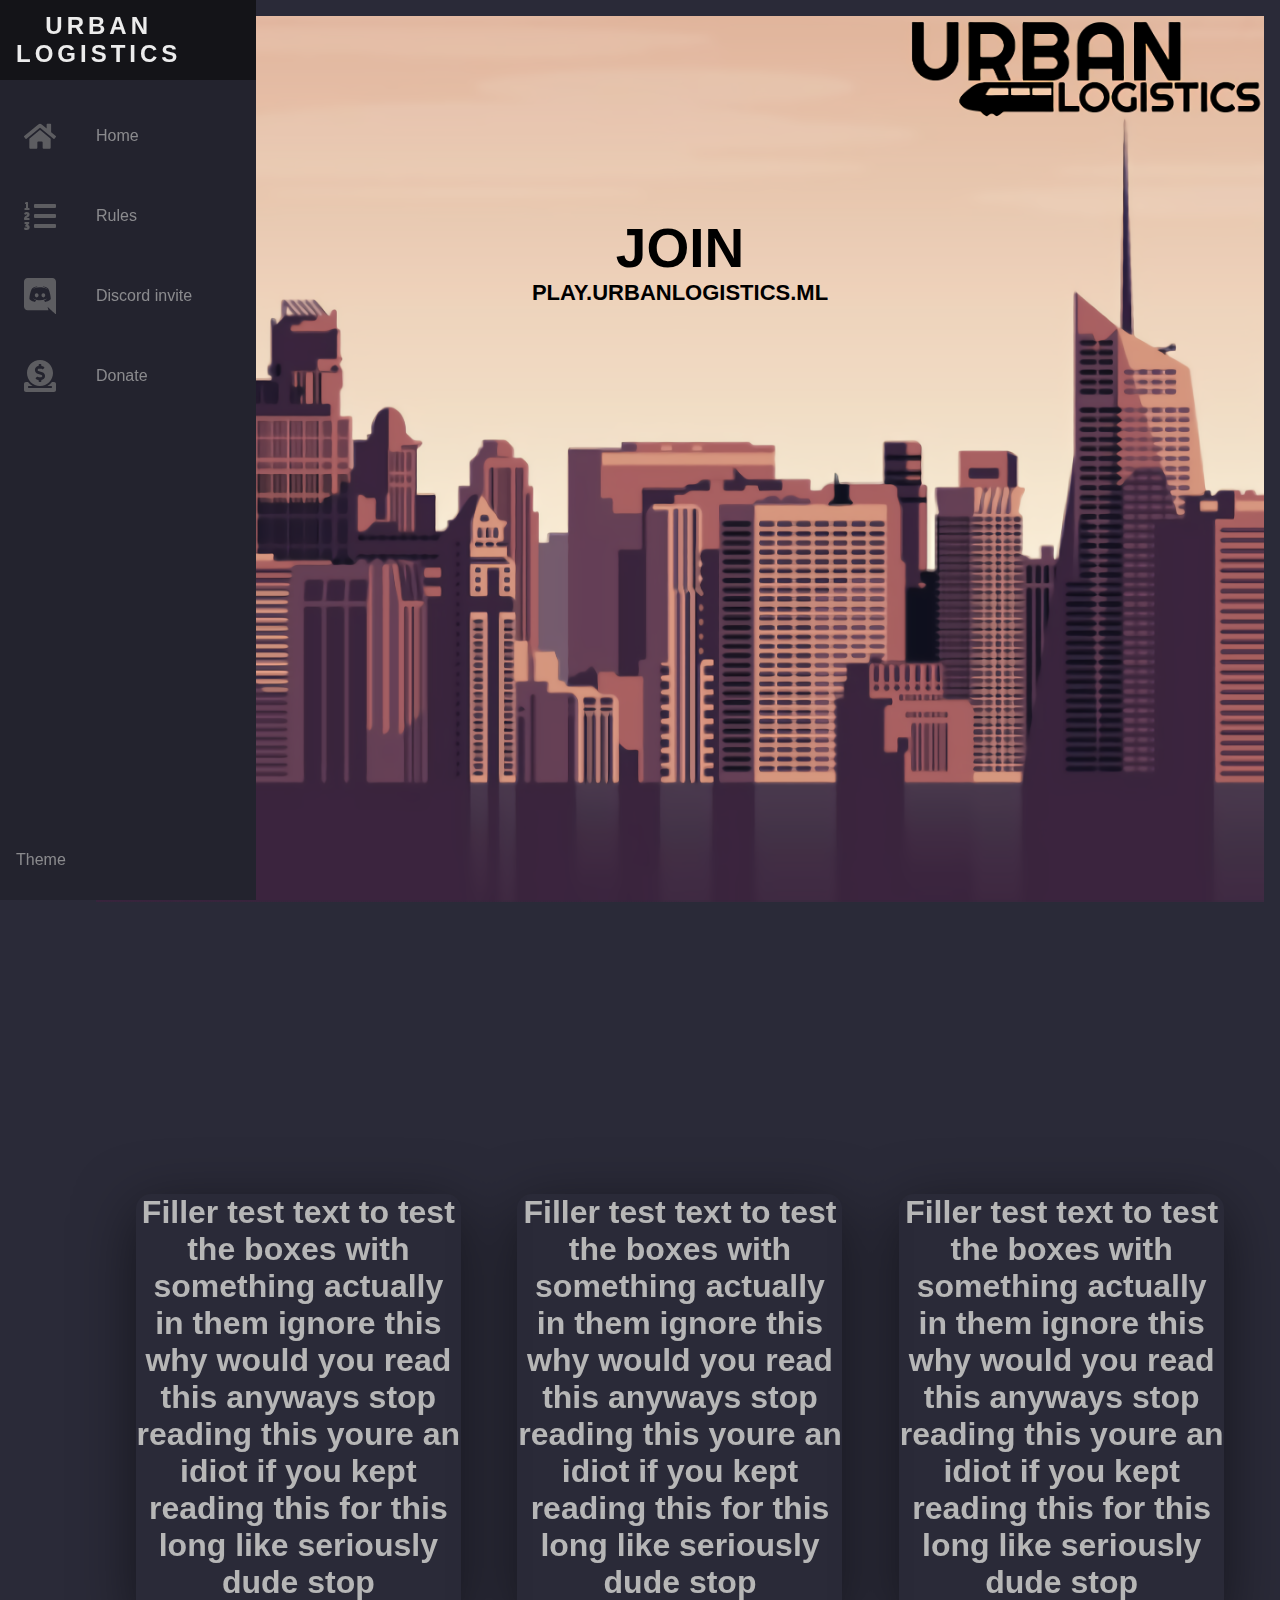
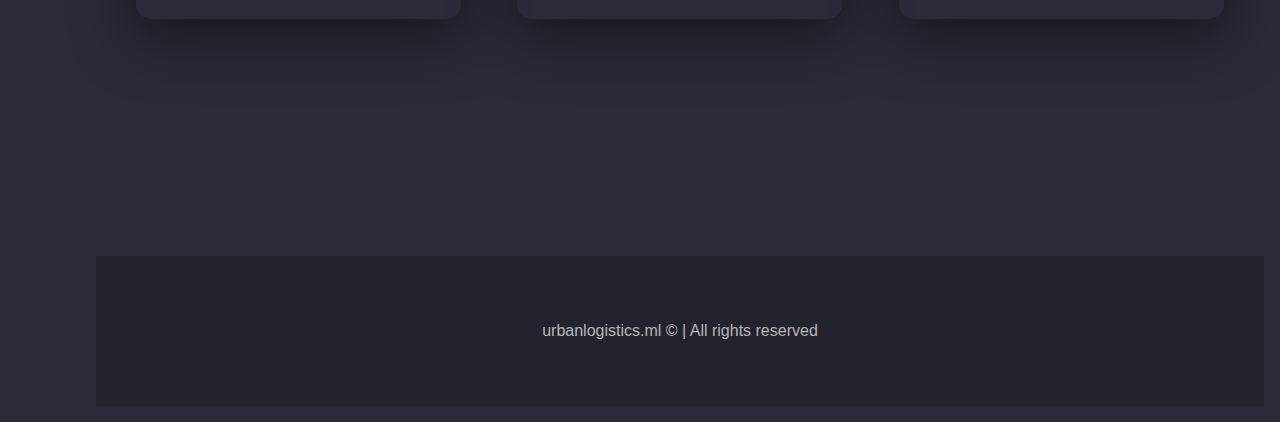
==== join.html @ ddbeaf90 "doctype fix" ====
<!DOCTYPE html>
<html lang="en">
<head>

<!-- HTML Meta Tags -->
<title>Urban Logistics</title>
<meta name="description" content="UrbanLogisitcs join information">

<!-- Facebook Meta Tags -->
<meta property="og:url" content="https://urbanlogistics.ml/join.html">
<meta property="og:title" content="Urban Logistics">
<meta property="og:description" content="UrbanLogisitcs join information">
<meta property="og:image" content="https://i.imgur.com/UPmY7pZ.png">

<!-- Twitter Meta Tags -->
<meta name="twitter:card" content="summary_large_image">
<meta property="twitter:domain" content="urbanlogistics.ml">
<meta property="twitter:url" content="https://urbanlogistics.ml/join.html">
<meta name="twitter:title" content="Urban Logistics">
<meta name="twitter:description" content="UrbanLogisitcs join information">
<meta name="twitter:image" content="https://i.imgur.com/UPmY7pZ.png">



    <meta name="viewport" content="width=device-width, initial-scale=1.0" />
    <script defer src="js/theme.js"></script>
    <link href="https://fonts.googleapis.com/css?family=Open+Sans:300,400,700&display=swap"rel="stylesheet"/>
    <link rel="stylesheet" type="text/css" href="css/main.css">
	<!-- Font -->
	
	<!-- Bootstrap -->
	<link rel="stylesheet" type="text/css" href="css/bootstrap/bootstrap-grid.min.css">
	<!-- Font Awesome -->
	<link rel="stylesheet" href="https://use.fontawesome.com/releases/v5.0.12/css/all.css" integrity="sha384-G0fIWCsCzJIMAVNQPfjH08cyYaUtMwjJwqiRKxxE/rx96Uroj1BtIQ6MLJuheaO9" crossorigin="anonymous">
          <meta http-equiv="Content-Security-Policy" content="upgrade-insecure-requests">
  </head>
  <link rel="shortcut icon" type="image/x-icon" href="img/favicon.ico" />
<!--Navbar HTMl-->
  <body>
    <nav class="navbar">
      <ul class="navbar-nav">
        <li class="logo">
          <a href="./index.html" class="nav-link">
            <span class="link-text logo-text">Urban<br>Logistics</span>
            <svg
              aria-hidden="true"
              focusable="false"
              data-prefix="fad"
              data-icon="angle-double-right"
              role="img"
              xmlns="https://www.w3.org/2000/svg"
              viewBox="0 0 448 512"
              class="svg-inline--fa fa-angle-double-right fa-w-14 fa-5x"
            >
              <g class="fa-group">
                <path
                  fill="currentColor"
                  d="M224 273L88.37 409a23.78 23.78 0 0 1-33.8 0L32 386.36a23.94 23.94 0 0 1 0-33.89l96.13-96.37L32 159.73a23.94 23.94 0 0 1 0-33.89l22.44-22.79a23.78 23.78 0 0 1 33.8 0L223.88 239a23.94 23.94 0 0 1 .1 34z"
                  class="fa-secondary"
                ></path>
                <path
                  fill="currentColor"
                  d="M415.89 273L280.34 409a23.77 23.77 0 0 1-33.79 0L224 386.26a23.94 23.94 0 0 1 0-33.89L320.11 256l-96-96.47a23.94 23.94 0 0 1 0-33.89l22.52-22.59a23.77 23.77 0 0 1 33.79 0L416 239a24 24 0 0 1-.11 34z"
                  class="fa-primary"
                ></path>
              </g>
            </svg>
          </a>
        </li>
  
        <li class="nav-item">
            <a href="./index.html" class="nav-link">
                <svg aria-hidden="true" focusable="false" data-prefix="fas" data-icon="home" class="svg-inline--fa fa-home fa-w-18" role="img" xmlns="http://www.w3.org/2000/svg" viewBox="0 0 576 512"><path fill="currentColor" d="M280.37 148.26L96 300.11V464a16 16 0 0 0 16 16l112.06-.29a16 16 0 0 0 15.92-16V368a16 16 0 0 1 16-16h64a16 16 0 0 1 16 16v95.64a16 16 0 0 0 16 16.05L464 480a16 16 0 0 0 16-16V300L295.67 148.26a12.19 12.19 0 0 0-15.3 0zM571.6 251.47L488 182.56V44.05a12 12 0 0 0-12-12h-56a12 12 0 0 0-12 12v72.61L318.47 43a48 48 0 0 0-61 0L4.34 251.47a12 12 0 0 0-1.6 16.9l25.5 31A12 12 0 0 0 45.15 301l235.22-193.74a12.19 12.19 0 0 1 15.3 0L530.9 301a12 12 0 0 0 16.9-1.6l25.5-31a12 12 0 0 0-1.7-16.93z"  class="fa-primary"></path></svg>
                  <span class="link-text">Home</span>
              </a>
          </li>

        <li class="nav-item">
          <a href="./rules.html" class="nav-link">
            <svg aria-hidden="true" focusable="false" data-prefix="fas" data-icon="list-ol" class="svg-inline--fa fa-list-ol fa-w-16" role="img" xmlns="http://www.w3.org/2000/svg" viewBox="0 0 512 512"><path fill="currentColor" d="M61.77 401l17.5-20.15a19.92 19.92 0 0 0 5.07-14.19v-3.31C84.34 356 80.5 352 73 352H16a8 8 0 0 0-8 8v16a8 8 0 0 0 8 8h22.83a157.41 157.41 0 0 0-11 12.31l-5.61 7c-4 5.07-5.25 10.13-2.8 14.88l1.05 1.93c3 5.76 6.29 7.88 12.25 7.88h4.73c10.33 0 15.94 2.44 15.94 9.09 0 4.72-4.2 8.22-14.36 8.22a41.54 41.54 0 0 1-15.47-3.12c-6.49-3.88-11.74-3.5-15.6 3.12l-5.59 9.31c-3.72 6.13-3.19 11.72 2.63 15.94 7.71 4.69 20.38 9.44 37 9.44 34.16 0 48.5-22.75 48.5-44.12-.03-14.38-9.12-29.76-28.73-34.88zM496 224H176a16 16 0 0 0-16 16v32a16 16 0 0 0 16 16h320a16 16 0 0 0 16-16v-32a16 16 0 0 0-16-16zm0-160H176a16 16 0 0 0-16 16v32a16 16 0 0 0 16 16h320a16 16 0 0 0 16-16V80a16 16 0 0 0-16-16zm0 320H176a16 16 0 0 0-16 16v32a16 16 0 0 0 16 16h320a16 16 0 0 0 16-16v-32a16 16 0 0 0-16-16zM16 160h64a8 8 0 0 0 8-8v-16a8 8 0 0 0-8-8H64V40a8 8 0 0 0-8-8H32a8 8 0 0 0-7.14 4.42l-8 16A8 8 0 0 0 24 64h8v64H16a8 8 0 0 0-8 8v16a8 8 0 0 0 8 8zm-3.91 160H80a8 8 0 0 0 8-8v-16a8 8 0 0 0-8-8H41.32c3.29-10.29 48.34-18.68 48.34-56.44 0-29.06-25-39.56-44.47-39.56-21.36 0-33.8 10-40.46 18.75-4.37 5.59-3 10.84 2.8 15.37l8.58 6.88c5.61 4.56 11 2.47 16.12-2.44a13.44 13.44 0 0 1 9.46-3.84c3.33 0 9.28 1.56 9.28 8.75C51 248.19 0 257.31 0 304.59v4C0 316 5.08 320 12.09 320z" class="fa-primary"></path></svg>
                <span class="link-text">Rules</span>
            </a>
        </li>
   

        <li class="nav-item">
          <a href="https://discord.gg/RFfpYGYDfS" target="_blank" rel="noopener noreferrer" class="nav-link">
            <svg aria-hidden="true" focusable="false" data-prefix="fab" data-icon="discord" class="svg-inline--fa fa-discord fa-w-14" role="img" xmlns="http://www.w3.org/2000/svg" viewBox="0 0 448 512"><path fill="currentColor" d="M297.216 243.2c0 15.616-11.52 28.416-26.112 28.416-14.336 0-26.112-12.8-26.112-28.416s11.52-28.416 26.112-28.416c14.592 0 26.112 12.8 26.112 28.416zm-119.552-28.416c-14.592 0-26.112 12.8-26.112 28.416s11.776 28.416 26.112 28.416c14.592 0 26.112-12.8 26.112-28.416.256-15.616-11.52-28.416-26.112-28.416zM448 52.736V512c-64.494-56.994-43.868-38.128-118.784-107.776l13.568 47.36H52.48C23.552 451.584 0 428.032 0 398.848V52.736C0 23.552 23.552 0 52.48 0h343.04C424.448 0 448 23.552 448 52.736zm-72.96 242.688c0-82.432-36.864-149.248-36.864-149.248-36.864-27.648-71.936-26.88-71.936-26.88l-3.584 4.096c43.52 13.312 63.744 32.512 63.744 32.512-60.811-33.329-132.244-33.335-191.232-7.424-9.472 4.352-15.104 7.424-15.104 7.424s21.248-20.224 67.328-33.536l-2.56-3.072s-35.072-.768-71.936 26.88c0 0-36.864 66.816-36.864 149.248 0 0 21.504 37.12 78.08 38.912 0 0 9.472-11.52 17.152-21.248-32.512-9.728-44.8-30.208-44.8-30.208 3.766 2.636 9.976 6.053 10.496 6.4 43.21 24.198 104.588 32.126 159.744 8.96 8.96-3.328 18.944-8.192 29.44-15.104 0 0-12.8 20.992-46.336 30.464 7.68 9.728 16.896 20.736 16.896 20.736 56.576-1.792 78.336-38.912 78.336-38.912z" class="fa-primary"> ></path></svg>
            <span class="link-text">Discord invite</span>
          </a>
        </li>
  
  
        <li class="nav-item">
          <a href="https://urban-logistics.tebex.io/" target="_blank" rel="noopener noreferrer" class="nav-link">
            <svg aria-hidden="true" focusable="false" data-prefix="fas" data-icon="donate" class="svg-inline--fa fa-donate fa-w-16" role="img" xmlns="http://www.w3.org/2000/svg" viewBox="0 0 512 512"><path fill="currentColor" d="M256 416c114.9 0 208-93.1 208-208S370.9 0 256 0 48 93.1 48 208s93.1 208 208 208zM233.8 97.4V80.6c0-9.2 7.4-16.6 16.6-16.6h11.1c9.2 0 16.6 7.4 16.6 16.6v17c15.5.8 30.5 6.1 43 15.4 5.6 4.1 6.2 12.3 1.2 17.1L306 145.6c-3.8 3.7-9.5 3.8-14 1-5.4-3.4-11.4-5.1-17.8-5.1h-38.9c-9 0-16.3 8.2-16.3 18.3 0 8.2 5 15.5 12.1 17.6l62.3 18.7c25.7 7.7 43.7 32.4 43.7 60.1 0 34-26.4 61.5-59.1 62.4v16.8c0 9.2-7.4 16.6-16.6 16.6h-11.1c-9.2 0-16.6-7.4-16.6-16.6v-17c-15.5-.8-30.5-6.1-43-15.4-5.6-4.1-6.2-12.3-1.2-17.1l16.3-15.5c3.8-3.7 9.5-3.8 14-1 5.4 3.4 11.4 5.1 17.8 5.1h38.9c9 0 16.3-8.2 16.3-18.3 0-8.2-5-15.5-12.1-17.6l-62.3-18.7c-25.7-7.7-43.7-32.4-43.7-60.1.1-34 26.4-61.5 59.1-62.4zM480 352h-32.5c-19.6 26-44.6 47.7-73 64h63.8c5.3 0 9.6 3.6 9.6 8v16c0 4.4-4.3 8-9.6 8H73.6c-5.3 0-9.6-3.6-9.6-8v-16c0-4.4 4.3-8 9.6-8h63.8c-28.4-16.3-53.3-38-73-64H32c-17.7 0-32 14.3-32 32v96c0 17.7 14.3 32 32 32h448c17.7 0 32-14.3 32-32v-96c0-17.7-14.3-32-32-32z" class="fa-primary"></path> </svg>
            <span class="link-text">Donate</span>
          </a>
        </li>
       
        <li class="nav-item" id="themeButton">
          <a href="#" class="nav-link">
            <svg
              class="theme-icon"
              id="lightIcon"
              aria-hidden="true"
              focusable="false"
              data-prefix="fad"
              data-icon="moon-stars"
              role="img"
              xmlns="https://www.w3.org/2000/svg"
              viewBox="0 0 512 512"
              class="svg-inline--fa fa-moon-stars fa-w-16 fa-7x"
            >
              <g class="fa-group">
                <path
                  fill="currentColor"
                  d="M320 32L304 0l-16 32-32 16 32 16 16 32 16-32 32-16zm138.7 149.3L432 128l-26.7 53.3L352 208l53.3 26.7L432 288l26.7-53.3L512 208z"
                  class="fa-primary"s
                ></path>
                <path
                  fill="currentColor"
                  d="M332.2 426.4c8.1-1.6 13.9 8 8.6 14.5a191.18 191.18 0 0 1-149 71.1C85.8 512 0 426 0 320c0-120 108.7-210.6 227-188.8 8.2 1.6 10.1 12.6 2.8 16.7a150.3 150.3 0 0 0-76.1 130.8c0 94 85.4 165.4 178.5 147.7z"
                  class="fa-primary"
                ></path>
              </g>
            </svg>
            <svg
              class="theme-icon"
              id="solarIcon"
              aria-hidden="true"
              focusable="false"
              data-prefix="fad"
              data-icon="sun"
              role="img"
              xmlns="https://www.w3.org/2000/svg"
              viewBox="0 0 512 512"
              class="svg-inline--fa fa-sun fa-w-16 fa-7x"
            >
              <g class="fa-group">
                <path
                  fill="currentColor"
                  d="M502.42 240.5l-94.7-47.3 33.5-100.4c4.5-13.6-8.4-26.5-21.9-21.9l-100.4 33.5-47.41-94.8a17.31 17.31 0 0 0-31 0l-47.3 94.7L92.7 70.8c-13.6-4.5-26.5 8.4-21.9 21.9l33.5 100.4-94.7 47.4a17.31 17.31 0 0 0 0 31l94.7 47.3-33.5 100.5c-4.5 13.6 8.4 26.5 21.9 21.9l100.41-33.5 47.3 94.7a17.31 17.31 0 0 0 31 0l47.31-94.7 100.4 33.5c13.6 4.5 26.5-8.4 21.9-21.9l-33.5-100.4 94.7-47.3a17.33 17.33 0 0 0 .2-31.1zm-155.9 106c-49.91 49.9-131.11 49.9-181 0a128.13 128.13 0 0 1 0-181c49.9-49.9 131.1-49.9 181 0a128.13 128.13 0 0 1 0 181z"
                  class="fa-primary"
                ></path>
                <path
                  fill="currentColor"
                  d="M352 256a96 96 0 1 1-96-96 96.15 96.15 0 0 1 96 96z"
                  class="fa-primary"
                ></path>
              </g>
            </svg>
            <svg
              class="theme-icon"
              id="darkIcon"
              aria-hidden="true"
              focusable="false"
              data-prefix="fad"
              data-icon="sunglasses"
              role="img"
              xmlns="https://www.w3.org/2000/svg"
              viewBox="0 0 576 512"
              class="svg-inline--fa fa-sunglasses fa-w-18 fa-7x"
            >
              <g class="fa-group">
                <path
                  fill="currentColor"
                  d="M574.09 280.38L528.75 98.66a87.94 87.94 0 0 0-113.19-62.14l-15.25 5.08a16 16 0 0 0-10.12 20.25L395.25 77a16 16 0 0 0 20.22 10.13l13.19-4.39c10.87-3.63 23-3.57 33.15 1.73a39.59 39.59 0 0 1 20.38 25.81l38.47 153.83a276.7 276.7 0 0 0-81.22-12.47c-34.75 0-74 7-114.85 26.75h-73.18c-40.85-19.75-80.07-26.75-114.85-26.75a276.75 276.75 0 0 0-81.22 12.45l38.47-153.8a39.61 39.61 0 0 1 20.38-25.82c10.15-5.29 22.28-5.34 33.15-1.73l13.16 4.39A16 16 0 0 0 180.75 77l5.06-15.19a16 16 0 0 0-10.12-20.21l-15.25-5.08A87.95 87.95 0 0 0 47.25 98.65L1.91 280.38A75.35 75.35 0 0 0 0 295.86v70.25C0 429 51.59 480 115.19 480h37.12c60.28 0 110.38-45.94 114.88-105.37l2.93-38.63h35.76l2.93 38.63c4.5 59.43 54.6 105.37 114.88 105.37h37.12C524.41 480 576 429 576 366.13v-70.25a62.67 62.67 0 0 0-1.91-15.5zM203.38 369.8c-2 25.9-24.41 46.2-51.07 46.2h-37.12C87 416 64 393.63 64 366.11v-37.55a217.35 217.35 0 0 1 72.59-12.9 196.51 196.51 0 0 1 69.91 12.9zM512 366.13c0 27.5-23 49.87-51.19 49.87h-37.12c-26.69 0-49.1-20.3-51.07-46.2l-3.12-41.24a196.55 196.55 0 0 1 69.94-12.9A217.41 217.41 0 0 1 512 328.58z"
                  class="fa-primary"
                ></path>
                <path
                  fill="currentColor"
                  d="M64.19 367.9c0-.61-.19-1.18-.19-1.8 0 27.53 23 49.9 51.19 49.9h37.12c26.66 0 49.1-20.3 51.07-46.2l3.12-41.24c-14-5.29-28.31-8.38-42.78-10.42zm404-50l-95.83 47.91.3 4c2 25.9 24.38 46.2 51.07 46.2h37.12C489 416 512 393.63 512 366.13v-37.55a227.76 227.76 0 0 0-43.85-10.66z"
                  class="fa-primary"
                ></path>
              </g>
            </svg>
            <span class="link-text">Theme</span>
          </a>
        </li>
      </ul>
    </nav>
  <!-- Actual site HTML-->
    <main>

      
     

        <!-- Header (Banner) -->
        <header id="head" class="parallax">
            <h1>Join</h1>
            <h2>play.urbanlogistics.ml</h2>
        </header>
        <!-- End Header -->
    
     
       	<!-- Join Section -->
	<section id="join">
   <container class="container">

    <card class="card">
      <h1 class="site-text">Filler test text to test the boxes with something actually in them ignore this why would you read this anyways stop reading this youre an idiot if you kept reading this for this long like seriously dude stop</h1>
    </card>

    <card class="card">
      <h1 class="site-text">Filler test text to test the boxes with something actually in them ignore this why would you read this anyways stop reading this youre an idiot if you kept reading this for this long like seriously dude stop</h1>
    </card>

    <card class="card">
      <h1 class="site-text">Filler test text to test the boxes with something actually in them ignore this why would you read this anyways stop reading this youre an idiot if you kept reading this for this long like seriously dude stop</h1>
    </card>

   </container>
	</section>
	<!-- End about section -->
        



        <!-- Footer -->
	<footer>
		<div class="footer">
			<div class="copyright-notice">
				
				<p class="site-text">urbanlogistics.ml &copy; | All rights reserved</p>
				
	
			</div>
		</div>
	</footer>
	<!-- End Footer -->







    </main>
  </body>



 </html>
---- css/main.css ----
:root {
    font-size: 16px;
    font-family: 'Open Sans';
    --text-primary: #b6b6b6;
    --text-secondary: #ececec;
    --bg-primary: #23232e;
    --bg-yes: #2a2a38;
    --bg-secondary: #141418;
    --transition-speed: 600ms;
  }

@-ms-viewport{
    width:device-width
}
html{
    box-sizing:border-box;
    -ms-overflow-style:scrollbar
}
*,::after,::before{
    box-sizing:inherit
}





html{
	font-family: 'PT Sans', sans-serif;
	margin: 0;
	padding: 0;
	scroll-behavior: smooth;
}

body {
    color: black;
    background-color: var(--bg-yes);
	font-family: 'PT Sans', sans-serif;
	margin: 0;
	padding: 0;
	scroll-behavior: smooth;
  }

  body::-webkit-scrollbar {
    width: 0.25rem;
  }
  
  body::-webkit-scrollbar-track {
    background: #1e1e24;
  }
  
  body::-webkit-scrollbar-thumb {
    background: #6649b8;
  }

  main {
    margin-left: 5rem;
    padding: 1rem;
   
  }

  footer {
    background-color: var(--bg-primary);
    
  }




hr {
	max-width: 420px;
	color: #718093;
}

p {
	font-family: 'Lato', sans-serif;
	margin: 0;
	padding: 0;
}

h1,h2,h3,h4,h5,h6 {
	font-family: 'PT Sans', sans-serif;
	margin: 0;
	padding: 0;
}

.parallax {
    height: 100%; 
    background-attachment: fixed;
    background-position: center;
    background-repeat: no-repeat;
    background-size: cover;
}

a {
	text-decoration: none;
	color: #5352ed;
	transition: all .2s ease-in;
}

a:hover {
	text-decoration: none;
	color: #192a56;
	transition: all .2s ease-in;
}

#myBtn {
    display: none;
    position: fixed;
    bottom: 20px;
    right: 30px;
    z-index: 99;
    border: none;
    outline: none;
    
    
    cursor: pointer;
    padding: 15px;
    padding-right: 19px;
    padding-left: 19px;
    font-size: 18px;
    transition: all .2s ease-in;
}

#myBtn:hover {
    background-color: #2980b9;
    transition: all .2s ease-in;
}



#head {
	background-image: url("../img/3.png");
  width: 100%;
  height: 940px;
	margin: 0;
	padding: 200px 0px 200px 0px;
	text-align: center;

}

#head h1 {
	font-size: 55px;
	font-weight: 700;
	text-transform: uppercase;
}

#head h2 {
	font-size: 22px;
	text-transform: uppercase;
}

#head h3 {
	font-size: 22px;
	text-transform: uppercase;
}

#about {
	margin: 10px;
	text-align: center;
	padding-top: 66px;
	padding-bottom: 66px;
}

#about h1 {
	font-size: 30px;
	font-weight: 700;
	text-transform: uppercase;
	margin-top: 15px;
}

#about .features {
	max-width: 1280px;
	margin: 0 auto;
	padding-top: 66px;
}

#about .feature {
	font-size: 60px;
	color: #1c2630;
	margin-top: 17px;
}

#about h2 {
	margin-top: 5px;
	font-size: 20px;
}

#about p {
	margin-top: 3px;
	font-size: 18px;
}

#banner {
	background-image: url("https://i.imgur.com/XL2PAd3.png");
	padding: 75px 0px 75px 0px;
	text-align: center;
}

#banner2 {
	background-image: url("https://i.imgur.com/8P27W9N.png");
	padding: 75px 0px 75px 0px;
	text-align: center;
}

#banner3 {
	background-image: url("https://i.imgur.com/MljFIMA.png");
	padding: 75px 0px 75px 0px;
	text-align: center;
}

#banner h1 {
	font-size: 30px;
	font-weight: 700;
	text-transform: uppercase;
	color: white;
}

#banner h2 {
	margin-top: 5px;
	font-size: 20px;
	color: white;
}

#banner2 h1 {
	font-size: 30px;
	font-weight: 700;
	text-transform: uppercase;
	color: white;
}

#banner2 h2 {
	margin-top: 5px;
	font-size: 20px;
	color: white;
}

#banner3 h1 {
	font-size: 30px;
	font-weight: 700;
	text-transform: uppercase;
	color: white;
}

#banner3 h2 {
	margin-top: 5px;
	font-size: 20px;
	color: white;
}

#map {
	margin: 10px;
	text-align: center;
	padding-top: 66px;
	padding-bottom: 66px;
}

#map h1 {
	font-size: 30px;
	font-weight: 700;
	text-transform: uppercase;
	margin-top: 15px;
}

#map h2 {
	margin-top: 5px;
	font-size: 20px;
}

#map p {
	margin-top: 3px;
	font-size: 18px;
}

#staff {
	margin: 10px;
	text-align: center;
	padding-top: 66px;
	padding-bottom: 66px;
}

#staff h1 {
	font-size: 30px;
	font-weight: 700;
	text-transform: uppercase;
	margin-top: 15px;
}

#staff h2 {
	margin-top: 5px;
	font-size: 20px;
}

#staff p {
	margin-top: 3px;
	font-size: 18px;
}

#staff .stafflist {
	max-width: 1280px;
	margin: 0 auto;
	padding-top: 66px;
}

#staff .staffblock {
	transform: none;
	transition: all .2s ease-in;
	margin-bottom: 5px;
}

#staff .staffblock:hover {
	transform: scale(1.1,1.1);
	transition: all .2s ease-in;
}

#gamemodes {
	margin: 10px;
	text-align: center;
	padding-top: 66px;
	padding-bottom: 66px;
}

#gamemodes h1 {
	font-size: 30px;
	font-weight: 700;
	text-transform: uppercase;
	margin-top: 15px;
}

#gamemodes h2 {
	margin-top: 5px;
	font-size: 20px;
}

#gamemodes p {
	margin-top: 3px;
	font-size: 18px;
}

#gamemodes .gray {
	background-color: #ecf0f1;
    padding: 0;
    margin: -10px;
}

#gamemodes .mode {
	margin: 15px;
	text-align: left;
	padding: 50px;
	max-width: 1280px;
}

#gamemodes .mode-inv {
	margin: 15px;
	text-align: right;
	padding: 50px;
	max-width: 1280px
}

@media screen and (min-width: 800px) {
	#gamemodes .img {
		margin: 15px;
		padding: 50px;
		max-width: 1280px
	}
}

@media screen and (max-width: 799px) {
	#gamemodes .img {
		padding: 50px 0px 50px 0px;
	}
}

#gamemodes .fixed-width {
	max-width: 1280px;
	margin: 0 auto;
}

#join {
  margin: 0;
  padding: 0;
  display: flex;
  justify-content: center;
  align-items: center ;
  min-height: 100vh;
  

}


#vote {
	margin: 10px;
	text-align: center;
	padding-top: 66px;
	padding-bottom: 66px;
}

#vote h1 {
	font-size: 30px;
	font-weight: 700;
	text-transform: uppercase;
	margin-top: 15px;
}

#vote h2 {
	margin-top: 5px;
	font-size: 20px;
}

#vote p {
	margin-top: 3px;
	font-size: 18px;
}

#vote .votelist {
	max-width: 1280px;
	margin: 0 auto;
	padding-top: 66px;
	padding-bottom: 66px;
}

#vote .voteblock {
	transform: none;
	transition: all .2s ease-in;
}

.voteblock a {
	font-weight: 700;
}

.footer {
    max-width: 1280px;
    margin: 0 auto;
    float: none;
    padding-top: 66px;
    padding-bottom: 66px;
  }

  
  
  /* Add some padding inside the card container */
  .container {
    padding: 2px 16px;
  }

 .site-text {
   color: var(--text-primary);
 }

 
  .navbar {
    position: fixed;
    background-color: var(--bg-primary);
    transition: width 600ms ease;
    overflow: hidden;
  }
  
  .navbar-nav {
    list-style: none;
    padding: 0;
    margin: 0;
    display: flex;
    flex-direction: column;
    align-items: center;
    height: 100%;
  }
  
  .nav-item {
    width: 100%;
  }
  
  .nav-item:last-child {
    margin-top: auto;
  }
  
  .nav-link {
    display: flex;
    align-items: center;
    height: 5rem;
    color: var(--text-primary);
    text-decoration: none;
    filter: grayscale(100%) opacity(0.7);
    transition: var(--transition-speed);
  }
  
  .nav-link:hover {
    filter: grayscale(0%) opacity(1);
    background: var(--bg-secondary);
    color: var(--text-secondary);
  }
  
  .link-text {
    display: none;
    white-space: nowrap;
    margin-left: 1rem;
  }

  .live-map {
   border-color: #2a2a38;
 
  }

  .nav-link svg {
    width: 2rem;
    min-width: 2rem;
    margin: 0 1.5rem;
  }
  
  .fa-primary {
    color: #008cff;
  }
  
  .fa-secondary {
    color: #07af02;
  }
  
  .fa-primary,
  .fa-secondary {
    transition: var(--transition-speed);
  }
  
  .logo {
    font-weight: bold;
    text-transform: uppercase;
    margin-bottom: 1rem;
    text-align: center;
    color: var(--text-secondary);
    background: var(--bg-secondary);
    font-size: 1.5rem;
    letter-spacing: 0.3ch;
    width: 100%;
  }
  
  .logo svg {
    transform: rotate(0deg);
    transition: var(--transition-speed);
  }
  
  .logo-text
  {
    display: inline;
    position: absolute;
    left: -999px;
    transition: var(--transition-speed);
  }
  
  .navbar:hover .logo svg {
    transform: rotate(-180deg);


   visibility: hidden;
   opacity: 0;
  }
  
  
  .container {
    max-width: 100vw;
    display: grid;
    grid-template-columns: repeat(auto-fit, minmax(300px, 1fr));
    grid-gap: 35px;
    margin: 0 auto;
    padding: 40px 0;
  }
    .card {
      text-align: center;
      position: relative;
      width: 325px;
      height: 425px;
      margin: 0 auto;
      background: var(--bg-p);
      border-radius: 15px;
      box-shadow: 0 15px 60px rgba(0, 0, 0, 0.5);
    }

.copyright-notice {
	color: #30343a;
	margin: 0;
	margin-bottom: 0px;
	padding: 0;
	text-align: center;
	transition: all .2s ease-in;
	cursor: default;
}

.copyright-notice:hover {
	color: white;
	margin: 0;
	margin-bottom: 0px;
	padding: 0;
	text-align: center;
	transition: all .2s ease-in;
}

@media screen and (min-width: 800px) {
	.res-img {
		width: 480px;
	}
}

@media screen and (max-width: 799px) {
	.res-img {
		width: 100%;	}
}

@media screen and (min-width: 800px) {
	.res-img-sm {
		height: 110px;
	}
}

@media screen and (max-width: 799px) {
	.res-img-sm {
		width: 100%;	}
}

/* Small screens */
@media only screen and (max-width: 600px) {
    .navbar {
      bottom: 0;
      width: 100vw;
      height: 5rem;
    }
  
    .logo {
      display: none;
    }
  
    .navbar-nav {
      flex-direction: row;
    }
  
    .nav-link {
      justify-content: center;
    }
  
    main {
      margin: 0;
    }
  }
  
  .navbar:hover .logo svg {
    transform: rotate(-180deg);


   visibility: hidden;
   opacity: 0;
  }

  /* Large screens */
  @media only screen and (min-width: 600px) {
    .navbar {
      top: 0;
      width: 5rem;
      height: 100vh;
    }
  
    .navbar:hover {
      width: 16rem;
    }
  
    .navbar:hover .link-text {
      display: inline;
    }
  
    .navbar:hover .logo svg
    {
      margin-left: 11rem;
    }
  
    .navbar:hover .logo-text
    {
      left: 0px;
    }
  }
  
  .dark {
    --text-primary: #b6b6b6;
    --text-secondary: #ececec;
    --bg-primary: #23232e;
    --bg-yes: #2a2a38;
    --bg-secondary: #141418;
  }
  
  .light {
    --text-primary: #1f1f1f;
    --text-secondary: #000000;
    --bg-primary: #ffffff;
    --bg-yes: #ebe7e7;
    --bg-secondary: #e4e4e4;
  }
  
  .solar {
    --text-primary: #576e75;
    --text-secondary: #35535c;
    --bg-primary: #fdf6e3;
    --bg-yes: #fdf1d3;
    --bg-secondary: #f5e5b8;
  }
  
  .theme-icon {
    display: none;
  }
  
  .dark #darkIcon {
    display: block;
  }
  
  .light #lightIcon {
    display: block;
  }
  
  .solar #solarIcon {
    display: block;
  }
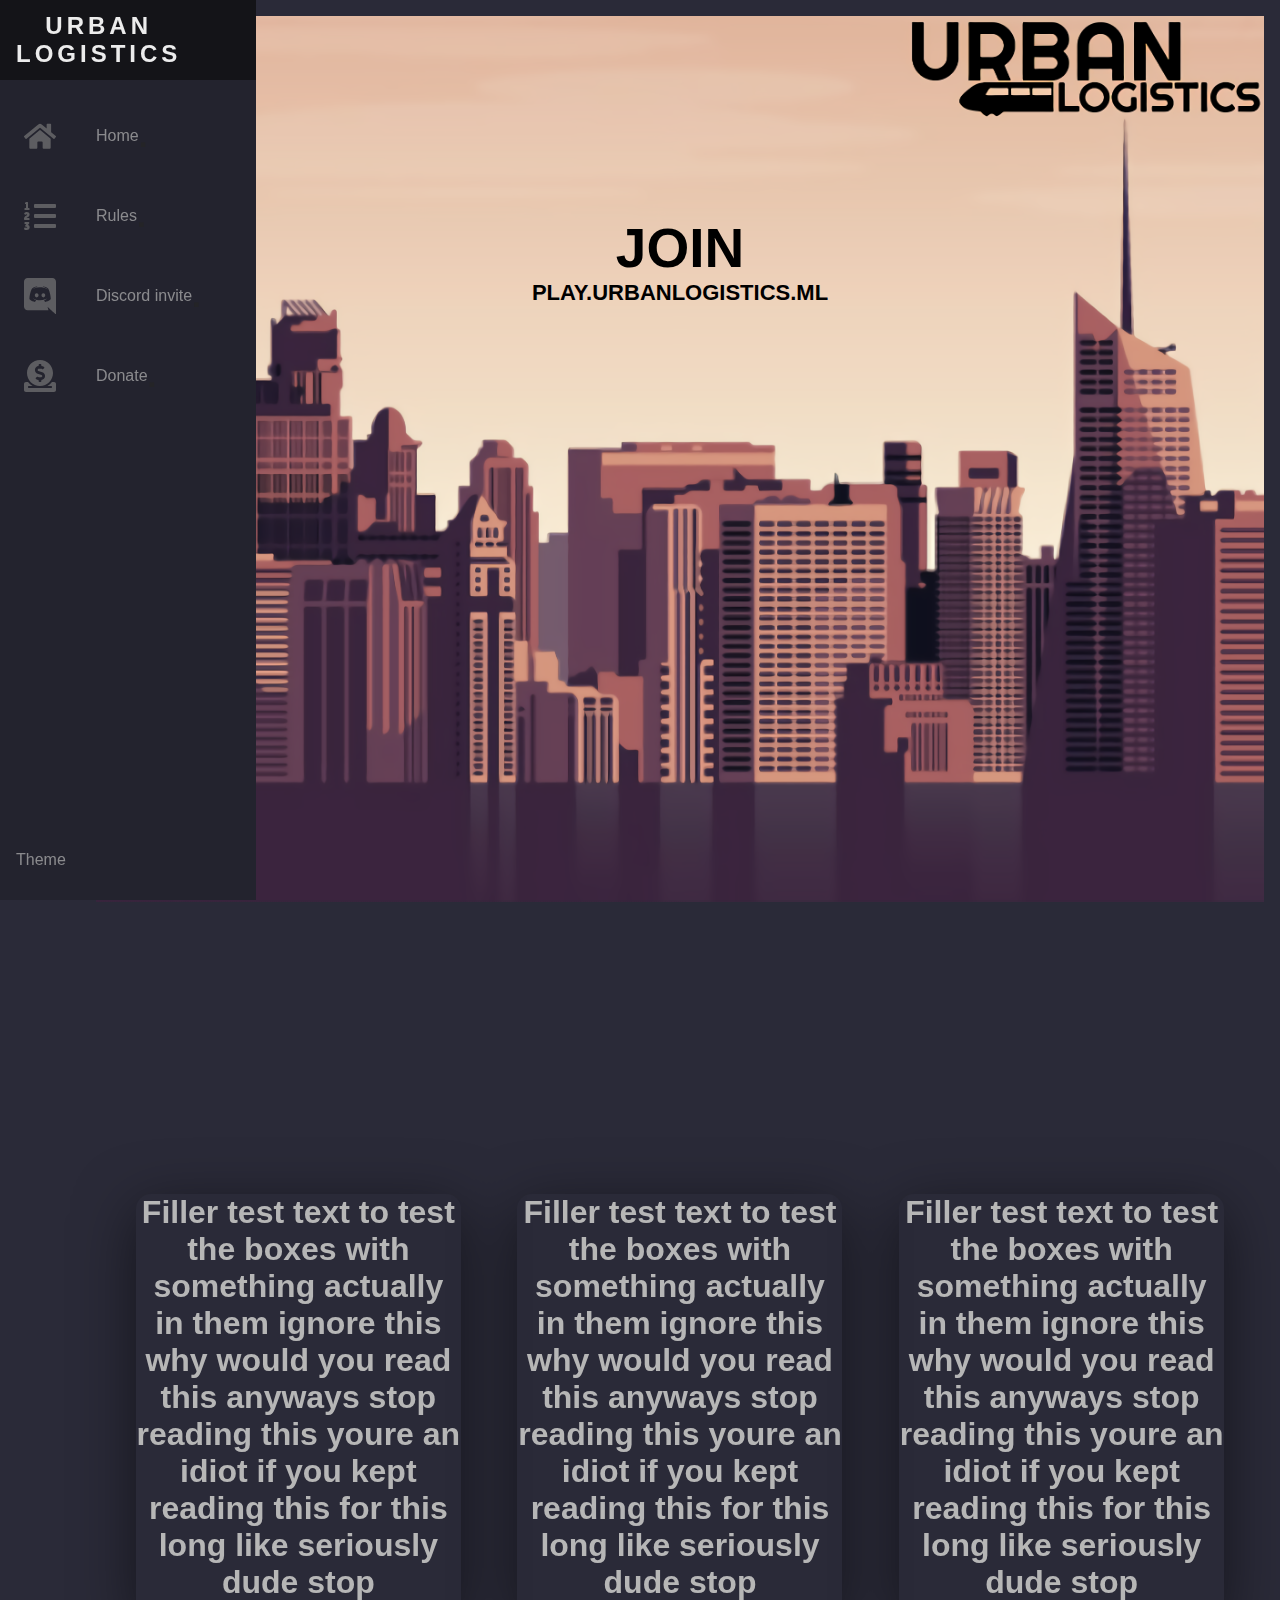
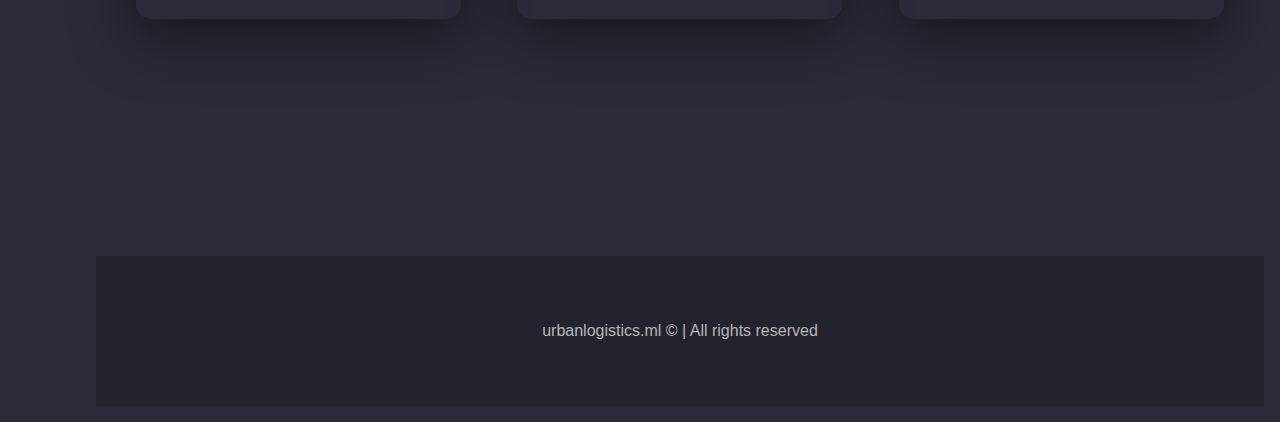
==== commit ff851d61: "once again another lighthouse fix" ====
--- a/join.html
+++ b/join.html
@@ -30,8 +30,8 @@
 	
 	<!-- Bootstrap -->
 	<link rel="stylesheet" type="text/css" href="css/bootstrap/bootstrap-grid.min.css">
-	<!-- Font Awesome -->
-	<link rel="stylesheet" href="https://use.fontawesome.com/releases/v5.0.12/css/all.css" integrity="sha384-G0fIWCsCzJIMAVNQPfjH08cyYaUtMwjJwqiRKxxE/rx96Uroj1BtIQ6MLJuheaO9" crossorigin="anonymous">
+
+	
           <meta http-equiv="Content-Security-Policy" content="upgrade-insecure-requests">
   </head>
   <link rel="shortcut icon" type="image/x-icon" href="img/favicon.ico" />
@@ -71,14 +71,14 @@
         <li class="nav-item">
             <a href="./index.html" class="nav-link">
                 <svg aria-hidden="true" focusable="false" data-prefix="fas" data-icon="home" class="svg-inline--fa fa-home fa-w-18" role="img" xmlns="http://www.w3.org/2000/svg" viewBox="0 0 576 512"><path fill="currentColor" d="M280.37 148.26L96 300.11V464a16 16 0 0 0 16 16l112.06-.29a16 16 0 0 0 15.92-16V368a16 16 0 0 1 16-16h64a16 16 0 0 1 16 16v95.64a16 16 0 0 0 16 16.05L464 480a16 16 0 0 0 16-16V300L295.67 148.26a12.19 12.19 0 0 0-15.3 0zM571.6 251.47L488 182.56V44.05a12 12 0 0 0-12-12h-56a12 12 0 0 0-12 12v72.61L318.47 43a48 48 0 0 0-61 0L4.34 251.47a12 12 0 0 0-1.6 16.9l25.5 31A12 12 0 0 0 45.15 301l235.22-193.74a12.19 12.19 0 0 1 15.3 0L530.9 301a12 12 0 0 0 16.9-1.6l25.5-31a12 12 0 0 0-1.7-16.93z"  class="fa-primary"></path></svg>
-                  <span class="link-text">Home</span>
+                  <span class="link-text">Home</span><h1>.</h1>
               </a>
           </li>
 
         <li class="nav-item">
           <a href="./rules.html" class="nav-link">
             <svg aria-hidden="true" focusable="false" data-prefix="fas" data-icon="list-ol" class="svg-inline--fa fa-list-ol fa-w-16" role="img" xmlns="http://www.w3.org/2000/svg" viewBox="0 0 512 512"><path fill="currentColor" d="M61.77 401l17.5-20.15a19.92 19.92 0 0 0 5.07-14.19v-3.31C84.34 356 80.5 352 73 352H16a8 8 0 0 0-8 8v16a8 8 0 0 0 8 8h22.83a157.41 157.41 0 0 0-11 12.31l-5.61 7c-4 5.07-5.25 10.13-2.8 14.88l1.05 1.93c3 5.76 6.29 7.88 12.25 7.88h4.73c10.33 0 15.94 2.44 15.94 9.09 0 4.72-4.2 8.22-14.36 8.22a41.54 41.54 0 0 1-15.47-3.12c-6.49-3.88-11.74-3.5-15.6 3.12l-5.59 9.31c-3.72 6.13-3.19 11.72 2.63 15.94 7.71 4.69 20.38 9.44 37 9.44 34.16 0 48.5-22.75 48.5-44.12-.03-14.38-9.12-29.76-28.73-34.88zM496 224H176a16 16 0 0 0-16 16v32a16 16 0 0 0 16 16h320a16 16 0 0 0 16-16v-32a16 16 0 0 0-16-16zm0-160H176a16 16 0 0 0-16 16v32a16 16 0 0 0 16 16h320a16 16 0 0 0 16-16V80a16 16 0 0 0-16-16zm0 320H176a16 16 0 0 0-16 16v32a16 16 0 0 0 16 16h320a16 16 0 0 0 16-16v-32a16 16 0 0 0-16-16zM16 160h64a8 8 0 0 0 8-8v-16a8 8 0 0 0-8-8H64V40a8 8 0 0 0-8-8H32a8 8 0 0 0-7.14 4.42l-8 16A8 8 0 0 0 24 64h8v64H16a8 8 0 0 0-8 8v16a8 8 0 0 0 8 8zm-3.91 160H80a8 8 0 0 0 8-8v-16a8 8 0 0 0-8-8H41.32c3.29-10.29 48.34-18.68 48.34-56.44 0-29.06-25-39.56-44.47-39.56-21.36 0-33.8 10-40.46 18.75-4.37 5.59-3 10.84 2.8 15.37l8.58 6.88c5.61 4.56 11 2.47 16.12-2.44a13.44 13.44 0 0 1 9.46-3.84c3.33 0 9.28 1.56 9.28 8.75C51 248.19 0 257.31 0 304.59v4C0 316 5.08 320 12.09 320z" class="fa-primary"></path></svg>
-                <span class="link-text">Rules</span>
+                <span class="link-text">Rules</span><h1>.</h1>
             </a>
         </li>
    
@@ -86,7 +86,7 @@
         <li class="nav-item">
           <a href="https://discord.gg/RFfpYGYDfS" target="_blank" rel="noopener noreferrer" class="nav-link">
             <svg aria-hidden="true" focusable="false" data-prefix="fab" data-icon="discord" class="svg-inline--fa fa-discord fa-w-14" role="img" xmlns="http://www.w3.org/2000/svg" viewBox="0 0 448 512"><path fill="currentColor" d="M297.216 243.2c0 15.616-11.52 28.416-26.112 28.416-14.336 0-26.112-12.8-26.112-28.416s11.52-28.416 26.112-28.416c14.592 0 26.112 12.8 26.112 28.416zm-119.552-28.416c-14.592 0-26.112 12.8-26.112 28.416s11.776 28.416 26.112 28.416c14.592 0 26.112-12.8 26.112-28.416.256-15.616-11.52-28.416-26.112-28.416zM448 52.736V512c-64.494-56.994-43.868-38.128-118.784-107.776l13.568 47.36H52.48C23.552 451.584 0 428.032 0 398.848V52.736C0 23.552 23.552 0 52.48 0h343.04C424.448 0 448 23.552 448 52.736zm-72.96 242.688c0-82.432-36.864-149.248-36.864-149.248-36.864-27.648-71.936-26.88-71.936-26.88l-3.584 4.096c43.52 13.312 63.744 32.512 63.744 32.512-60.811-33.329-132.244-33.335-191.232-7.424-9.472 4.352-15.104 7.424-15.104 7.424s21.248-20.224 67.328-33.536l-2.56-3.072s-35.072-.768-71.936 26.88c0 0-36.864 66.816-36.864 149.248 0 0 21.504 37.12 78.08 38.912 0 0 9.472-11.52 17.152-21.248-32.512-9.728-44.8-30.208-44.8-30.208 3.766 2.636 9.976 6.053 10.496 6.4 43.21 24.198 104.588 32.126 159.744 8.96 8.96-3.328 18.944-8.192 29.44-15.104 0 0-12.8 20.992-46.336 30.464 7.68 9.728 16.896 20.736 16.896 20.736 56.576-1.792 78.336-38.912 78.336-38.912z" class="fa-primary"> ></path></svg>
-            <span class="link-text">Discord invite</span>
+            <span class="link-text">Discord invite</span><h1>.</h1>
           </a>
         </li>
   
@@ -94,7 +94,7 @@
         <li class="nav-item">
           <a href="https://urban-logistics.tebex.io/" target="_blank" rel="noopener noreferrer" class="nav-link">
             <svg aria-hidden="true" focusable="false" data-prefix="fas" data-icon="donate" class="svg-inline--fa fa-donate fa-w-16" role="img" xmlns="http://www.w3.org/2000/svg" viewBox="0 0 512 512"><path fill="currentColor" d="M256 416c114.9 0 208-93.1 208-208S370.9 0 256 0 48 93.1 48 208s93.1 208 208 208zM233.8 97.4V80.6c0-9.2 7.4-16.6 16.6-16.6h11.1c9.2 0 16.6 7.4 16.6 16.6v17c15.5.8 30.5 6.1 43 15.4 5.6 4.1 6.2 12.3 1.2 17.1L306 145.6c-3.8 3.7-9.5 3.8-14 1-5.4-3.4-11.4-5.1-17.8-5.1h-38.9c-9 0-16.3 8.2-16.3 18.3 0 8.2 5 15.5 12.1 17.6l62.3 18.7c25.7 7.7 43.7 32.4 43.7 60.1 0 34-26.4 61.5-59.1 62.4v16.8c0 9.2-7.4 16.6-16.6 16.6h-11.1c-9.2 0-16.6-7.4-16.6-16.6v-17c-15.5-.8-30.5-6.1-43-15.4-5.6-4.1-6.2-12.3-1.2-17.1l16.3-15.5c3.8-3.7 9.5-3.8 14-1 5.4 3.4 11.4 5.1 17.8 5.1h38.9c9 0 16.3-8.2 16.3-18.3 0-8.2-5-15.5-12.1-17.6l-62.3-18.7c-25.7-7.7-43.7-32.4-43.7-60.1.1-34 26.4-61.5 59.1-62.4zM480 352h-32.5c-19.6 26-44.6 47.7-73 64h63.8c5.3 0 9.6 3.6 9.6 8v16c0 4.4-4.3 8-9.6 8H73.6c-5.3 0-9.6-3.6-9.6-8v-16c0-4.4 4.3-8 9.6-8h63.8c-28.4-16.3-53.3-38-73-64H32c-17.7 0-32 14.3-32 32v96c0 17.7 14.3 32 32 32h448c17.7 0 32-14.3 32-32v-96c0-17.7-14.3-32-32-32z" class="fa-primary"></path> </svg>
-            <span class="link-text">Donate</span>
+            <span class="link-text">Donate</span><h1>.</h1>
           </a>
         </li>
        
--- a/css/main.css
+++ b/css/main.css
@@ -84,7 +84,7 @@
 }
 
 .parallax {
-    height: 100%; 
+
     background-attachment: fixed;
     background-position: center;
     background-repeat: no-repeat;
@@ -455,6 +455,7 @@
   }
   
   .navbar-nav {
+   color: opacity(0);
     list-style: none;
     padding: 0;
     margin: 0;
@@ -464,6 +465,10 @@
     height: 100%;
   }
   
+  .nav-item h1 {
+    color: var(--bg-primary)
+  }
+
   .nav-item {
     width: 100%;
   }
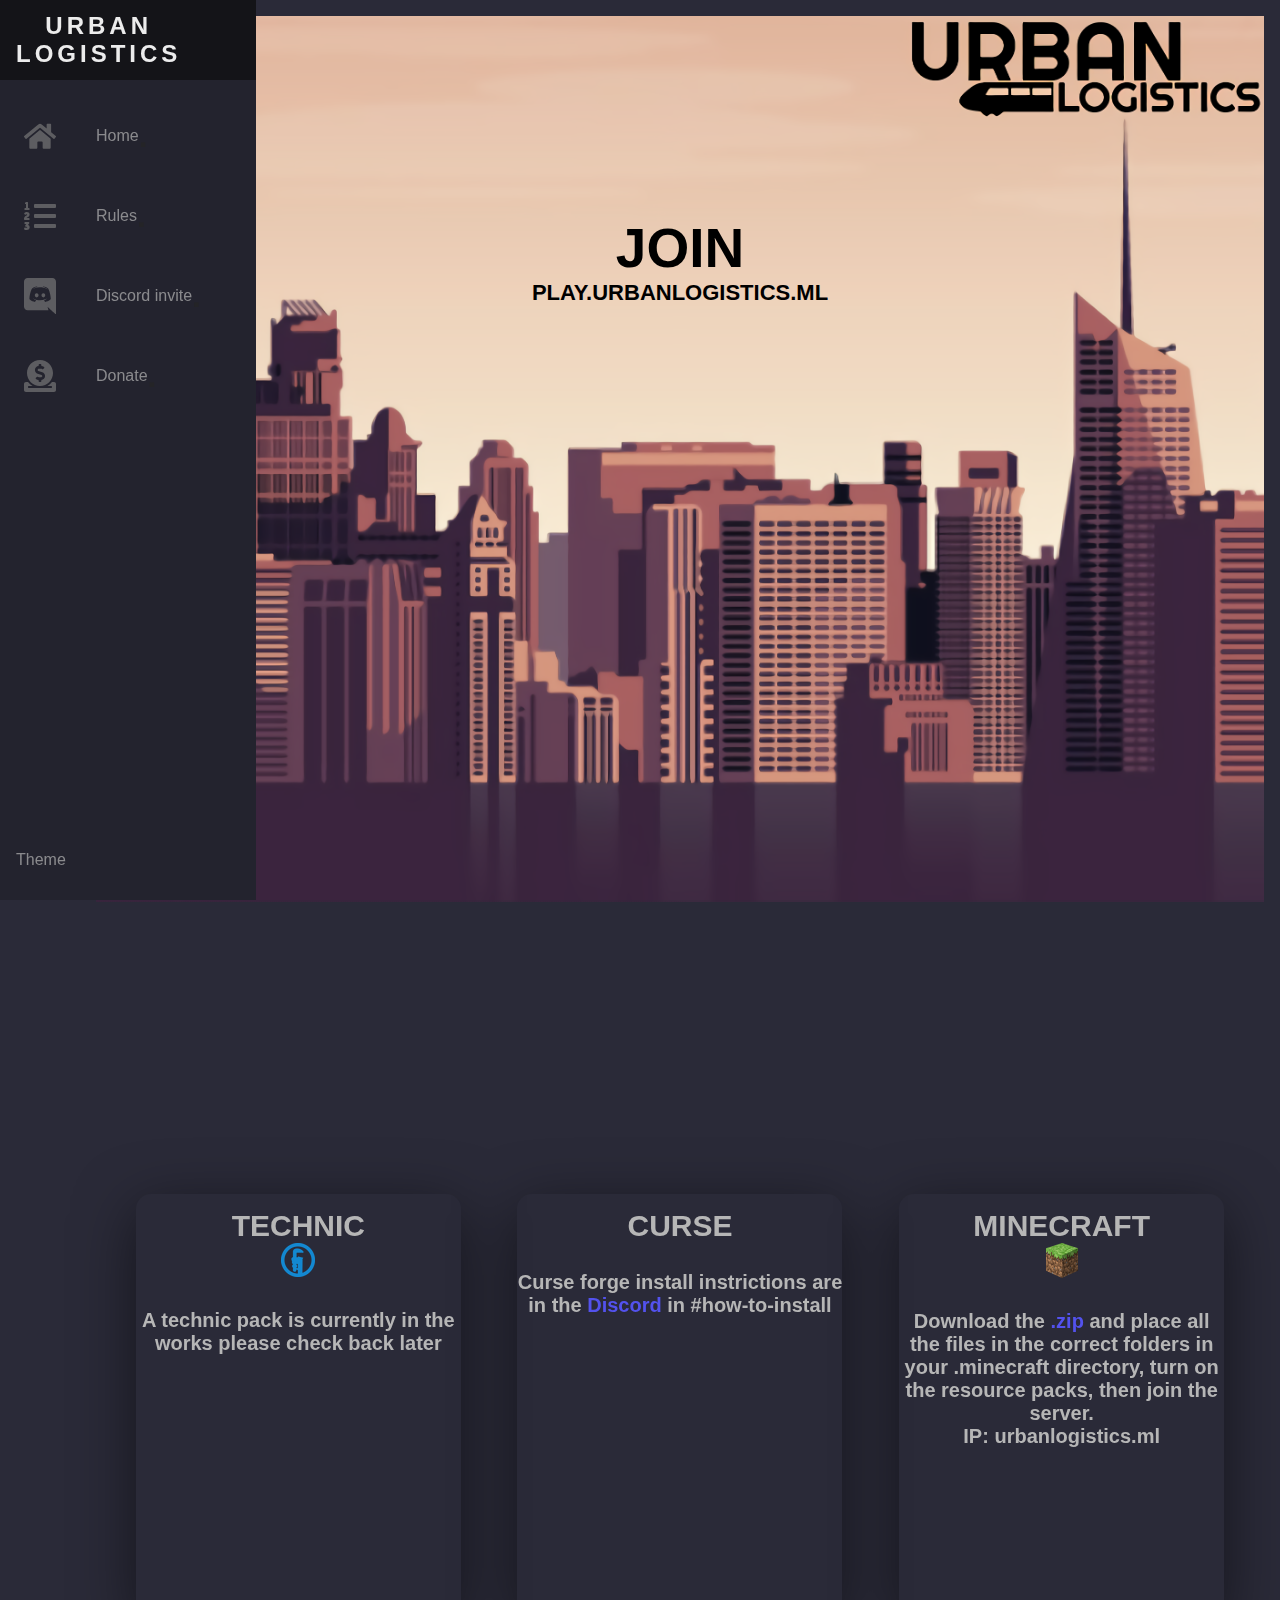
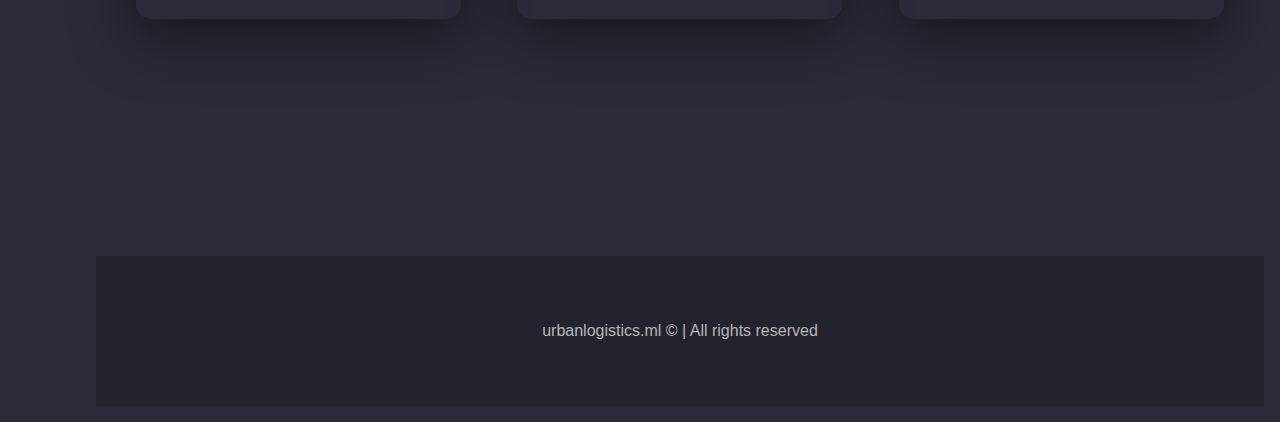
==== commit 5c5ec238: "added join information" ====
--- a/join.html
+++ b/join.html
@@ -84,7 +84,7 @@
    
 
         <li class="nav-item">
-          <a href="https://discord.gg/RFfpYGYDfS" target="_blank" rel="noopener noreferrer" class="nav-link">
+          <a href="https://discord.gg/BzpBuGFBW2" target="_blank" rel="noopener noreferrer" class="nav-link">
             <svg aria-hidden="true" focusable="false" data-prefix="fab" data-icon="discord" class="svg-inline--fa fa-discord fa-w-14" role="img" xmlns="http://www.w3.org/2000/svg" viewBox="0 0 448 512"><path fill="currentColor" d="M297.216 243.2c0 15.616-11.52 28.416-26.112 28.416-14.336 0-26.112-12.8-26.112-28.416s11.52-28.416 26.112-28.416c14.592 0 26.112 12.8 26.112 28.416zm-119.552-28.416c-14.592 0-26.112 12.8-26.112 28.416s11.776 28.416 26.112 28.416c14.592 0 26.112-12.8 26.112-28.416.256-15.616-11.52-28.416-26.112-28.416zM448 52.736V512c-64.494-56.994-43.868-38.128-118.784-107.776l13.568 47.36H52.48C23.552 451.584 0 428.032 0 398.848V52.736C0 23.552 23.552 0 52.48 0h343.04C424.448 0 448 23.552 448 52.736zm-72.96 242.688c0-82.432-36.864-149.248-36.864-149.248-36.864-27.648-71.936-26.88-71.936-26.88l-3.584 4.096c43.52 13.312 63.744 32.512 63.744 32.512-60.811-33.329-132.244-33.335-191.232-7.424-9.472 4.352-15.104 7.424-15.104 7.424s21.248-20.224 67.328-33.536l-2.56-3.072s-35.072-.768-71.936 26.88c0 0-36.864 66.816-36.864 149.248 0 0 21.504 37.12 78.08 38.912 0 0 9.472-11.52 17.152-21.248-32.512-9.728-44.8-30.208-44.8-30.208 3.766 2.636 9.976 6.053 10.496 6.4 43.21 24.198 104.588 32.126 159.744 8.96 8.96-3.328 18.944-8.192 29.44-15.104 0 0-12.8 20.992-46.336 30.464 7.68 9.728 16.896 20.736 16.896 20.736 56.576-1.792 78.336-38.912 78.336-38.912z" class="fa-primary"> ></path></svg>
             <span class="link-text">Discord invite</span><h1>.</h1>
           </a>
@@ -198,16 +198,21 @@
 	<section id="join">
    <container class="container">
 
+    <card class="card"> 
+      <h1 class="site-text">Technic</h1>
+      <img src="img/techniclogo.png" alt="Technic logo">
+      <h2 class="site-text"><br>A technic pack is currently in the works please check back later</h2>
+    </card>
+
     <card class="card">
-      <h1 class="site-text">Filler test text to test the boxes with something actually in them ignore this why would you read this anyways stop reading this youre an idiot if you kept reading this for this long like seriously dude stop</h1>
+      <h1 class="site-text">Curse</h1>
+      <h2 class="site-text"><br>Curse forge install instrictions are in the <a href="https://discord.gg/BzpBuGFBW2" target="_blank" rel="noopener noreferrer" >Discord</a> in #how-to-install</h2>
     </card>
 
     <card class="card">
-      <h1 class="site-text">Filler test text to test the boxes with something actually in them ignore this why would you read this anyways stop reading this youre an idiot if you kept reading this for this long like seriously dude stop</h1>
-    </card>
-
-    <card class="card">
-      <h1 class="site-text">Filler test text to test the boxes with something actually in them ignore this why would you read this anyways stop reading this youre an idiot if you kept reading this for this long like seriously dude stop</h1>
+      <h1 class="site-text">Minecraft</h1>
+      <img src="img/minecraftlogo.png" alt="Minecraft logo">
+      <h2 class="site-text"><br> Download the <a href="https://drive.google.com/file/d/1Ith0JZqFBenwcL9Us78vWv_ve_4coW4u/view?usp=sharing">.zip</a> and place all the files in the correct folders in your .minecraft directory, turn on the resource packs, then join the server. <br> IP: urbanlogistics.ml</h2>
     </card>
 
    </container>
--- a/css/main.css
+++ b/css/main.css
@@ -383,9 +383,19 @@
   align-items: center ;
   min-height: 100vh;
   
-
-}
-
+}
+
+#join h1 {
+  font-size: 30px;
+	font-weight: 700;
+	text-transform: uppercase;
+	margin-top: 15px;
+}
+
+#join h2 {
+  margin-top: 5px;
+	font-size: 20px;
+}
 
 #vote {
 	margin: 10px;
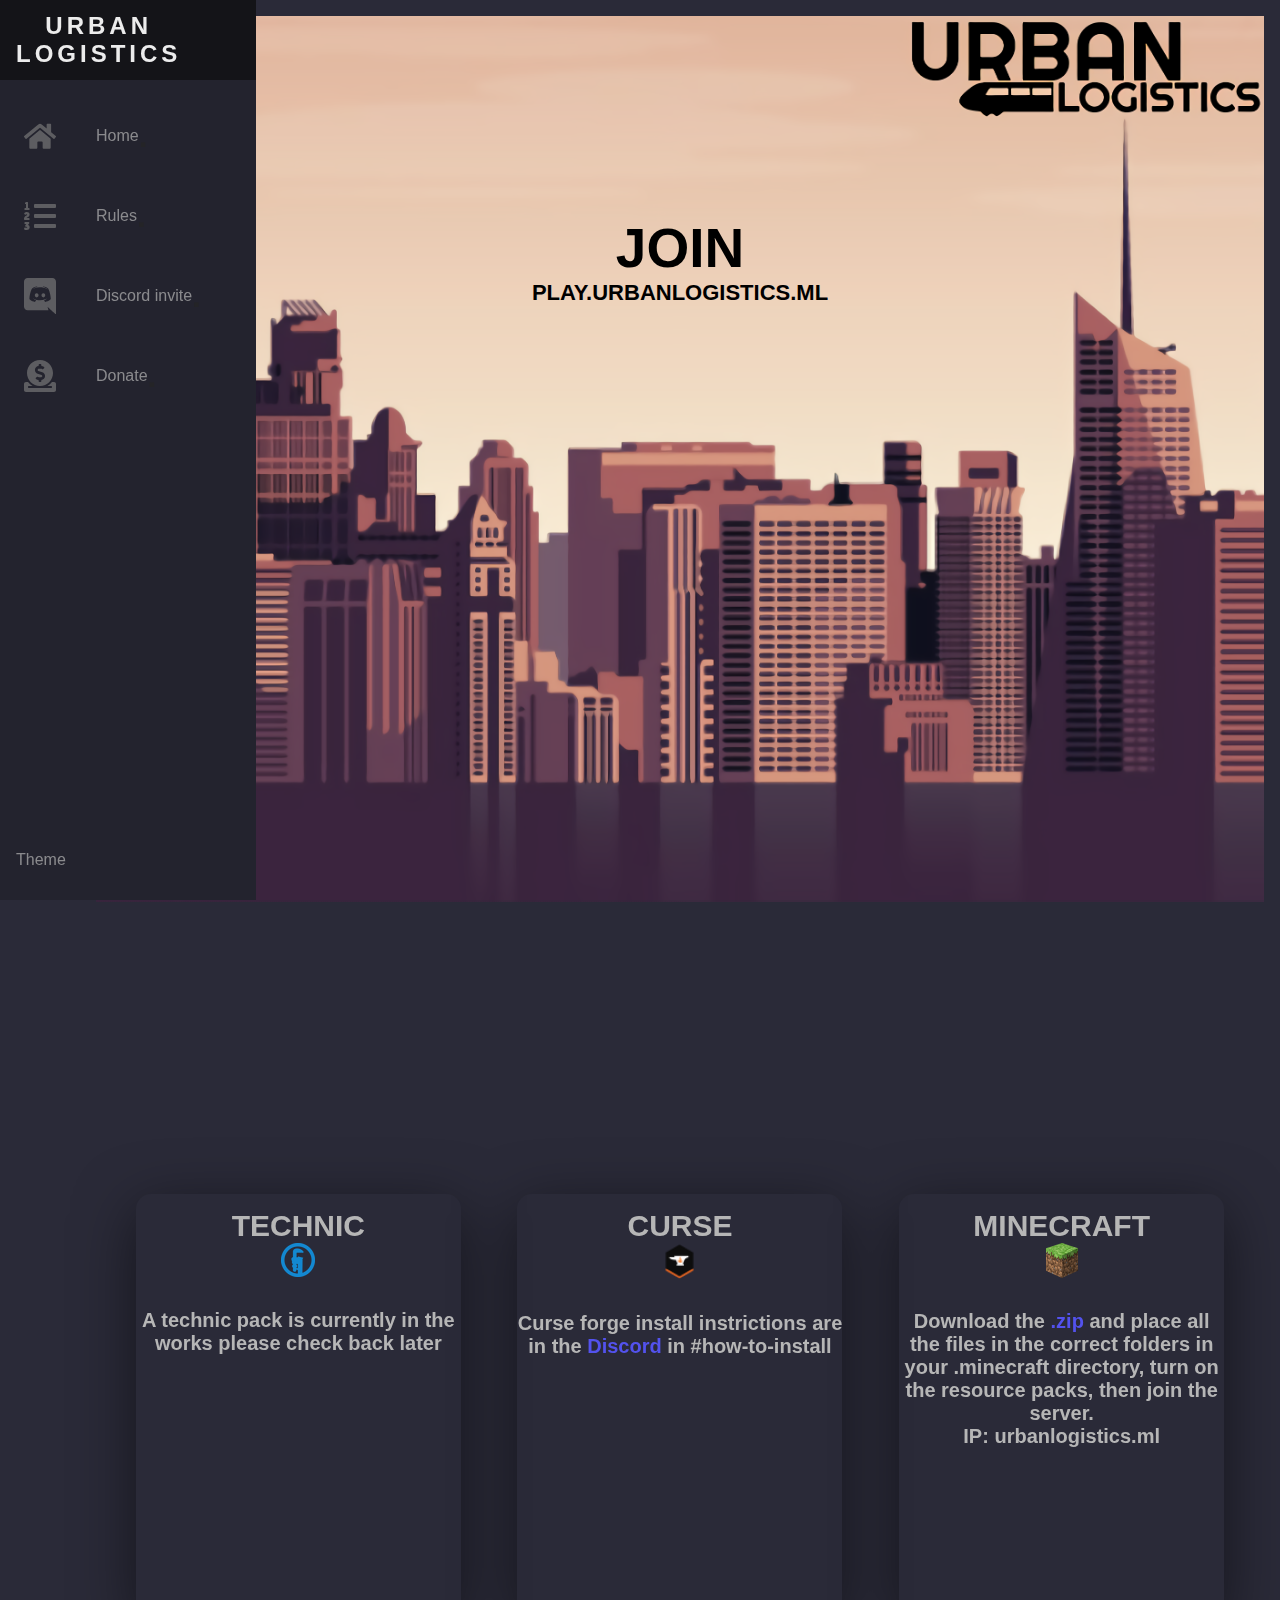
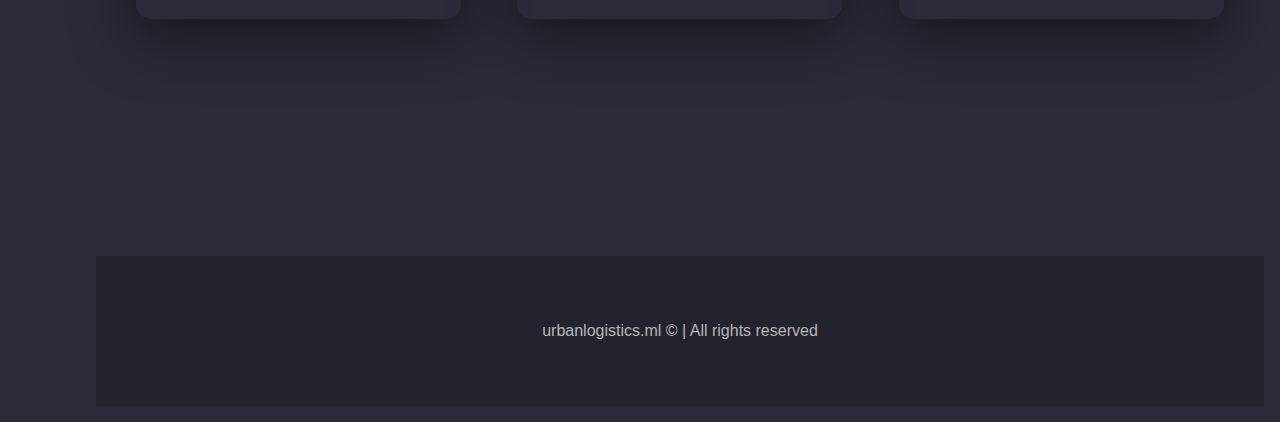
==== commit 64f4b17c: "added curse logo" ====
--- a/join.html
+++ b/join.html
@@ -206,6 +206,7 @@
 
     <card class="card">
       <h1 class="site-text">Curse</h1>
+      <img src="img/curse.png" height="37px" width="37px" alt="Curse logo">
       <h2 class="site-text"><br>Curse forge install instrictions are in the <a href="https://discord.gg/BzpBuGFBW2" target="_blank" rel="noopener noreferrer" >Discord</a> in #how-to-install</h2>
     </card>
 
